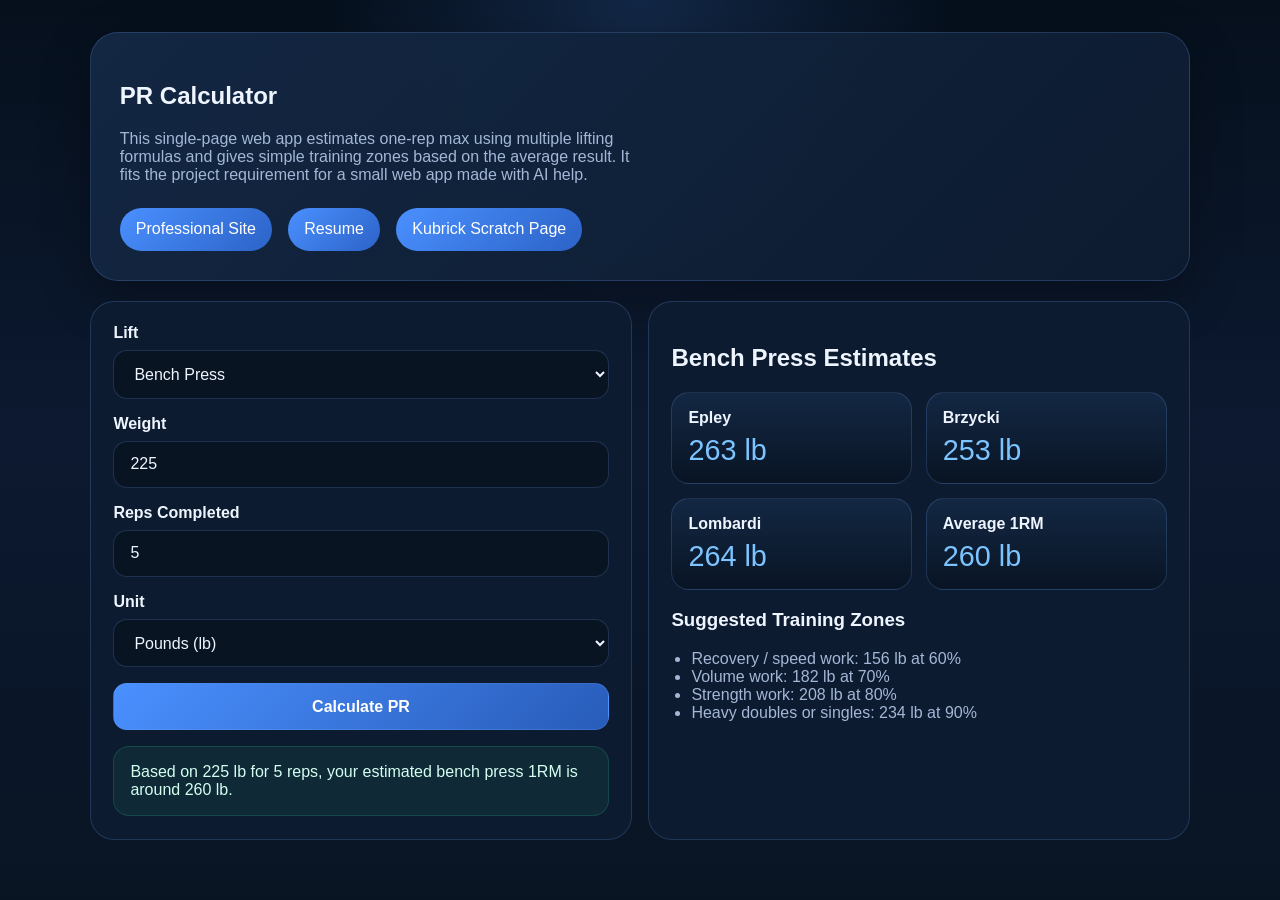
==== app.html @ 7d63fe35 "Add files via upload" ====
<!DOCTYPE html>
<html lang="en">
<head>
    <meta charset="UTF-8">
    <meta name="viewport" content="width=device-width, initial-scale=1.0">
    <title>Dan Hepworth | PR Calculator</title>
    <style>
        :root {
            --bg: #06101d;
            --panel: #0d1c30;
            --panel-2: #142844;
            --line: rgba(115, 172, 255, 0.2);
            --text: #eff5ff;
            --muted: #a4b7d6;
            --accent: #4a90ff;
            --accent-2: #7cc4ff;
            --success: #34d399;
        }

        * {
            box-sizing: border-box;
        }

        body {
            margin: 0;
            min-height: 100vh;
            font-family: Arial, sans-serif;
            color: var(--text);
            background:
                radial-gradient(circle at top, rgba(74, 144, 255, 0.18), transparent 28%),
                linear-gradient(180deg, #06101d, #0c1930 48%, #091423);
        }

        .app-shell {
            width: min(1100px, calc(100% - 2rem));
            margin: 0 auto;
            padding: 2rem 0 3rem;
        }

        .hero {
            margin-bottom: 1.25rem;
            padding: 1.8rem;
            border-radius: 28px;
            border: 1px solid var(--line);
            background: linear-gradient(135deg, rgba(20, 40, 68, 0.96), rgba(13, 28, 48, 0.96));
            box-shadow: 0 18px 50px rgba(0, 0, 0, 0.3);
        }

        .hero p {
            color: var(--muted);
            max-width: 60ch;
        }

        .hero-links a {
            display: inline-block;
            margin-right: 0.75rem;
            margin-top: 0.5rem;
            padding: 0.8rem 1rem;
            text-decoration: none;
            color: white;
            border-radius: 999px;
            background: linear-gradient(135deg, var(--accent), #2c63c7);
        }

        .grid {
            display: grid;
            grid-template-columns: 1fr 1fr;
            gap: 1rem;
        }

        .panel {
            padding: 1.4rem;
            border-radius: 24px;
            border: 1px solid var(--line);
            background: rgba(13, 28, 48, 0.95);
        }

        label {
            display: block;
            margin-bottom: 0.5rem;
            font-weight: bold;
        }

        input,
        select,
        button {
            width: 100%;
            padding: 0.85rem 1rem;
            border-radius: 14px;
            border: 1px solid var(--line);
            font-size: 1rem;
        }

        input,
        select {
            margin-bottom: 1rem;
            background: #091423;
            color: var(--text);
        }

        button {
            cursor: pointer;
            color: white;
            background: linear-gradient(135deg, var(--accent), #285cb9);
            font-weight: bold;
        }

        .results-grid {
            display: grid;
            grid-template-columns: repeat(2, minmax(0, 1fr));
            gap: 0.85rem;
            margin-top: 1rem;
        }

        .result-card {
            padding: 1rem;
            border-radius: 18px;
            background: linear-gradient(180deg, rgba(20, 40, 68, 0.96), rgba(9, 20, 35, 0.96));
            border: 1px solid var(--line);
        }

        .result-card strong,
        .lift-number {
            display: block;
        }

        .lift-number {
            margin-top: 0.45rem;
            font-size: 1.8rem;
            color: var(--accent-2);
        }

        .zones {
            margin-top: 1rem;
            padding-left: 20px;
            color: var(--muted);
        }

        .insight {
            margin-top: 1rem;
            padding: 1rem;
            border-radius: 16px;
            background: rgba(52, 211, 153, 0.08);
            border: 1px solid rgba(52, 211, 153, 0.18);
            color: #d3fff0;
        }

        @media (max-width: 820px) {
            .grid,
            .results-grid {
                grid-template-columns: 1fr;
            }
        }
    </style>
</head>
<body>
    <div class="app-shell">
        <section class="hero">
            <h1>PR Calculator</h1>
            <p>
                This single-page web app estimates one-rep max using multiple lifting formulas and gives simple training
                zones based on the average result. It fits the project requirement for a small web app made with AI help.
            </p>
            <div class="hero-links">
                <a href="index.html">Professional Site</a>
                <a href="resume.html">Resume</a>
                <a href="myweb.html">Kubrick Scratch Page</a>
            </div>
        </section>

        <section class="grid">
            <div class="panel">
                <label for="lift">Lift</label>
                <select id="lift">
                    <option value="Bench Press">Bench Press</option>
                    <option value="Squat">Squat</option>
                    <option value="Deadlift">Deadlift</option>
                    <option value="Overhead Press">Overhead Press</option>
                </select>

                <label for="weight">Weight</label>
                <input id="weight" type="number" min="1" value="225">

                <label for="reps">Reps Completed</label>
                <input id="reps" type="number" min="1" max="15" value="5">

                <label for="unit">Unit</label>
                <select id="unit">
                    <option value="lb">Pounds (lb)</option>
                    <option value="kg">Kilograms (kg)</option>
                </select>

                <button id="calculate">Calculate PR</button>
                <div class="insight" id="insight">
                    Enter a set you have actually completed and the calculator will estimate your one-rep max.
                </div>
            </div>

            <div class="panel">
                <h2 id="result-title">Estimated Numbers</h2>
                <div class="results-grid">
                    <div class="result-card">
                        <strong>Epley</strong>
                        <span class="lift-number" id="epley">0</span>
                    </div>
                    <div class="result-card">
                        <strong>Brzycki</strong>
                        <span class="lift-number" id="brzycki">0</span>
                    </div>
                    <div class="result-card">
                        <strong>Lombardi</strong>
                        <span class="lift-number" id="lombardi">0</span>
                    </div>
                    <div class="result-card">
                        <strong>Average 1RM</strong>
                        <span class="lift-number" id="average">0</span>
                    </div>
                </div>

                <h3>Suggested Training Zones</h3>
                <ul class="zones" id="zones"></ul>
            </div>
        </section>
    </div>

    <script>
        const liftInput = document.getElementById("lift");
        const weightInput = document.getElementById("weight");
        const repsInput = document.getElementById("reps");
        const unitInput = document.getElementById("unit");
        const insight = document.getElementById("insight");
        const zonesList = document.getElementById("zones");

        function round(value) {
            return Math.round(value);
        }

        function format(value, unit) {
            return `${round(value)} ${unit}`;
        }

        function renderZones(max, unit) {
            const zones = [
                `Recovery / speed work: ${format(max * 0.6, unit)} at 60%`,
                `Volume work: ${format(max * 0.7, unit)} at 70%`,
                `Strength work: ${format(max * 0.8, unit)} at 80%`,
                `Heavy doubles or singles: ${format(max * 0.9, unit)} at 90%`,
            ];

            zonesList.innerHTML = zones.map((zone) => `<li>${zone}</li>`).join("");
        }

        function calculate() {
            const lift = liftInput.value;
            const weight = Number(weightInput.value);
            const reps = Number(repsInput.value);
            const unit = unitInput.value;

            if (!weight || !reps || reps < 1) {
                insight.textContent = "Enter valid numbers for weight and reps.";
                return;
            }

            const epley = weight * (1 + reps / 30);
            const brzycki = weight * (36 / (37 - reps));
            const lombardi = weight * Math.pow(reps, 0.1);
            const average = (epley + brzycki + lombardi) / 3;

            document.getElementById("result-title").textContent = `${lift} Estimates`;
            document.getElementById("epley").textContent = format(epley, unit);
            document.getElementById("brzycki").textContent = format(brzycki, unit);
            document.getElementById("lombardi").textContent = format(lombardi, unit);
            document.getElementById("average").textContent = format(average, unit);

            renderZones(average, unit);
            insight.textContent = `Based on ${weight} ${unit} for ${reps} reps, your estimated ${lift.toLowerCase()} 1RM is around ${format(average, unit)}.`;
        }

        document.getElementById("calculate").addEventListener("click", calculate);
        calculate();
    </script>
</body>
</html>
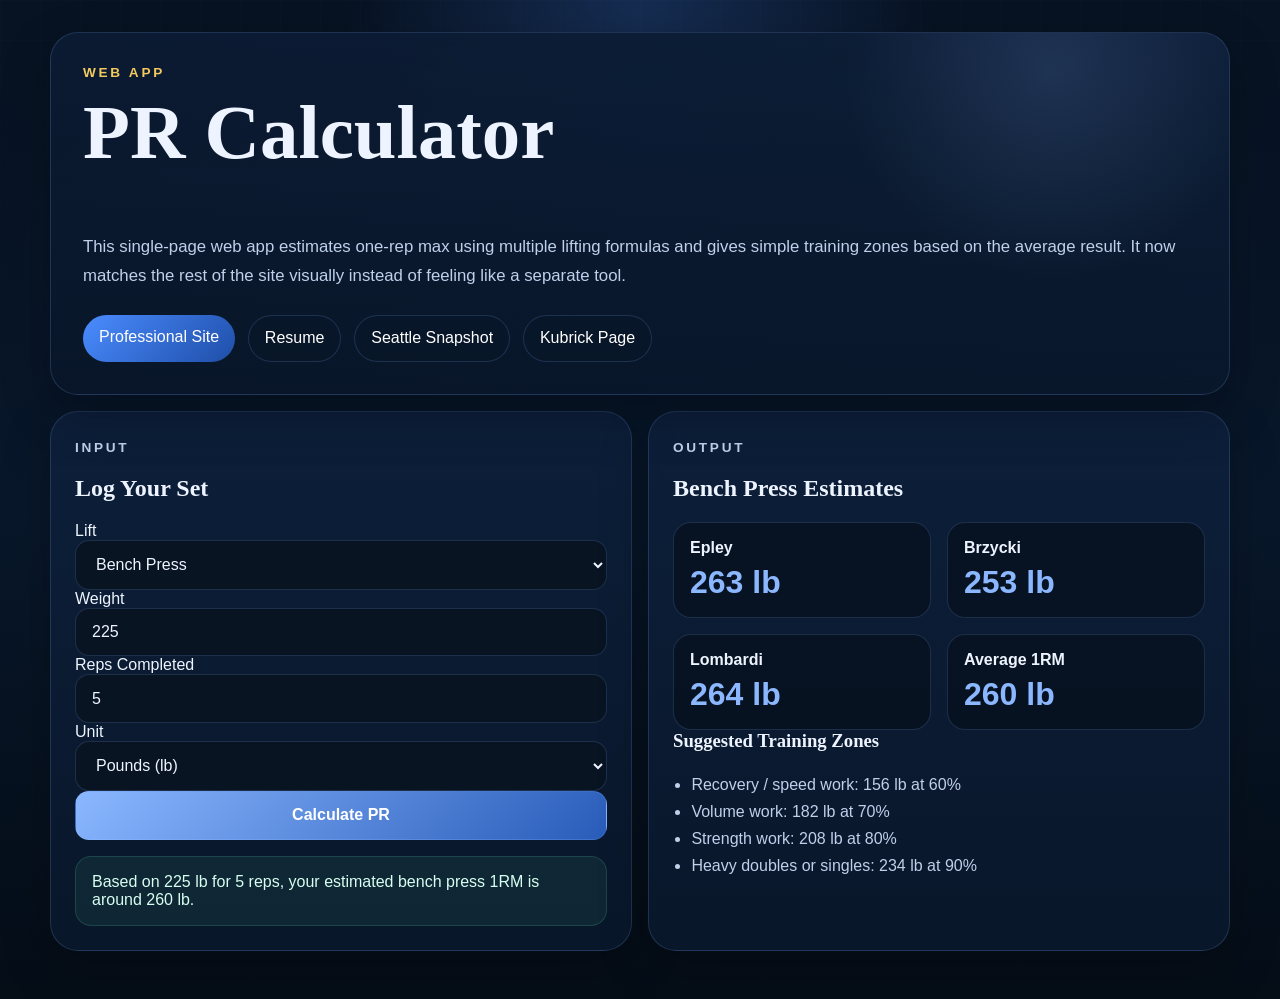
==== commit 43e35ae6: "Add files via upload" ====
--- a/app.html
+++ b/app.html
@@ -4,149 +4,76 @@
     <meta charset="UTF-8">
     <meta name="viewport" content="width=device-width, initial-scale=1.0">
     <title>Dan Hepworth | PR Calculator</title>
+    <link rel="stylesheet" href="site-theme.css">
     <style>
-        :root {
-            --bg: #06101d;
-            --panel: #0d1c30;
-            --panel-2: #142844;
-            --line: rgba(115, 172, 255, 0.2);
-            --text: #eff5ff;
-            --muted: #a4b7d6;
-            --accent: #4a90ff;
-            --accent-2: #7cc4ff;
-            --success: #34d399;
-        }
-
-        * {
-            box-sizing: border-box;
-        }
-
-        body {
-            margin: 0;
-            min-height: 100vh;
-            font-family: Arial, sans-serif;
-            color: var(--text);
+        .app-hero {
+            position: relative;
+            overflow: hidden;
+        }
+
+        .app-hero::before {
+            content: "";
+            position: absolute;
+            inset: 0;
             background:
-                radial-gradient(circle at top, rgba(74, 144, 255, 0.18), transparent 28%),
-                linear-gradient(180deg, #06101d, #0c1930 48%, #091423);
-        }
-
-        .app-shell {
-            width: min(1100px, calc(100% - 2rem));
-            margin: 0 auto;
-            padding: 2rem 0 3rem;
-        }
-
-        .hero {
-            margin-bottom: 1.25rem;
-            padding: 1.8rem;
-            border-radius: 28px;
-            border: 1px solid var(--line);
-            background: linear-gradient(135deg, rgba(20, 40, 68, 0.96), rgba(13, 28, 48, 0.96));
-            box-shadow: 0 18px 50px rgba(0, 0, 0, 0.3);
-        }
-
-        .hero p {
-            color: var(--muted);
-            max-width: 60ch;
-        }
-
-        .hero-links a {
-            display: inline-block;
-            margin-right: 0.75rem;
-            margin-top: 0.5rem;
-            padding: 0.8rem 1rem;
-            text-decoration: none;
-            color: white;
-            border-radius: 999px;
-            background: linear-gradient(135deg, var(--accent), #2c63c7);
-        }
-
-        .grid {
-            display: grid;
-            grid-template-columns: 1fr 1fr;
-            gap: 1rem;
-        }
-
-        .panel {
-            padding: 1.4rem;
-            border-radius: 24px;
-            border: 1px solid var(--line);
-            background: rgba(13, 28, 48, 0.95);
-        }
-
-        label {
-            display: block;
-            margin-bottom: 0.5rem;
-            font-weight: bold;
-        }
-
-        input,
-        select,
-        button {
-            width: 100%;
-            padding: 0.85rem 1rem;
-            border-radius: 14px;
-            border: 1px solid var(--line);
-            font-size: 1rem;
-        }
-
-        input,
-        select {
-            margin-bottom: 1rem;
-            background: #091423;
-            color: var(--text);
-        }
-
-        button {
-            cursor: pointer;
-            color: white;
-            background: linear-gradient(135deg, var(--accent), #285cb9);
-            font-weight: bold;
-        }
-
+                radial-gradient(circle at 85% 10%, rgba(139, 183, 255, 0.15), transparent 20%),
+                linear-gradient(135deg, rgba(6, 16, 29, 0.25), rgba(6, 16, 29, 0.05));
+            pointer-events: none;
+        }
+
+        .app-hero > * {
+            position: relative;
+            z-index: 1;
+        }
+
+        .calculator-grid,
         .results-grid {
             display: grid;
+            gap: 1rem;
+        }
+
+        .calculator-grid {
+            grid-template-columns: 1fr 1fr;
+            margin-top: 1rem;
+        }
+
+        .results-grid {
             grid-template-columns: repeat(2, minmax(0, 1fr));
-            gap: 0.85rem;
             margin-top: 1rem;
         }
 
         .result-card {
             padding: 1rem;
             border-radius: 18px;
-            background: linear-gradient(180deg, rgba(20, 40, 68, 0.96), rgba(9, 20, 35, 0.96));
             border: 1px solid var(--line);
-        }
-
-        .result-card strong,
+            background: rgba(6, 16, 29, 0.72);
+        }
+
         .lift-number {
             display: block;
-        }
-
-        .lift-number {
             margin-top: 0.45rem;
-            font-size: 1.8rem;
-            color: var(--accent-2);
-        }
-
-        .zones {
-            margin-top: 1rem;
-            padding-left: 20px;
-            color: var(--muted);
+            font-size: 2rem;
+            font-weight: 700;
+            color: var(--accent);
         }
 
         .insight {
             margin-top: 1rem;
             padding: 1rem;
             border-radius: 16px;
-            background: rgba(52, 211, 153, 0.08);
-            border: 1px solid rgba(52, 211, 153, 0.18);
-            color: #d3fff0;
-        }
-
-        @media (max-width: 820px) {
-            .grid,
+            background: rgba(87, 213, 167, 0.08);
+            border: 1px solid rgba(87, 213, 167, 0.18);
+            color: #d7fff1;
+        }
+
+        .zones {
+            margin-top: 1rem;
+            padding-left: 1.15rem;
+            color: var(--muted);
+        }
+
+        @media (max-width: 900px) {
+            .calculator-grid,
             .results-grid {
                 grid-template-columns: 1fr;
             }
@@ -154,24 +81,28 @@
     </style>
 </head>
 <body>
-    <div class="app-shell">
-        <section class="hero">
-            <h1>PR Calculator</h1>
-            <p>
+    <div class="shell">
+        <section class="hero-panel app-hero">
+            <p class="eyebrow">Web App</p>
+            <h1 class="page-title">PR Calculator</h1>
+            <p class="subtitle">
                 This single-page web app estimates one-rep max using multiple lifting formulas and gives simple training
-                zones based on the average result. It fits the project requirement for a small web app made with AI help.
+                zones based on the average result. It now matches the rest of the site visually instead of feeling like a separate tool.
             </p>
-            <div class="hero-links">
-                <a href="index.html">Professional Site</a>
-                <a href="resume.html">Resume</a>
-                <a href="myweb.html">Kubrick Scratch Page</a>
+            <div class="action-row">
+                <a class="button-link" href="index.html">Professional Site</a>
+                <a class="button-link subtle" href="resume.html">Resume</a>
+                <a class="button-link subtle" href="seattle.html">Seattle Snapshot</a>
+                <a class="button-link subtle" href="myweb.html">Kubrick Page</a>
             </div>
         </section>
 
-        <section class="grid">
-            <div class="panel">
+        <section class="calculator-grid">
+            <div class="content-panel">
+                <p class="eyebrow">Input</p>
+                <h2>Log Your Set</h2>
                 <label for="lift">Lift</label>
-                <select id="lift">
+                <select class="form-control" id="lift">
                     <option value="Bench Press">Bench Press</option>
                     <option value="Squat">Squat</option>
                     <option value="Deadlift">Deadlift</option>
@@ -179,24 +110,25 @@
                 </select>
 
                 <label for="weight">Weight</label>
-                <input id="weight" type="number" min="1" value="225">
+                <input class="form-control" id="weight" type="number" min="1" value="225">
 
                 <label for="reps">Reps Completed</label>
-                <input id="reps" type="number" min="1" max="15" value="5">
+                <input class="form-control" id="reps" type="number" min="1" max="15" value="5">
 
                 <label for="unit">Unit</label>
-                <select id="unit">
+                <select class="form-control" id="unit">
                     <option value="lb">Pounds (lb)</option>
                     <option value="kg">Kilograms (kg)</option>
                 </select>
 
-                <button id="calculate">Calculate PR</button>
+                <button class="form-button" id="calculate">Calculate PR</button>
                 <div class="insight" id="insight">
                     Enter a set you have actually completed and the calculator will estimate your one-rep max.
                 </div>
             </div>
 
-            <div class="panel">
+            <div class="content-panel">
+                <p class="eyebrow">Output</p>
                 <h2 id="result-title">Estimated Numbers</h2>
                 <div class="results-grid">
                     <div class="result-card">
--- a/site-theme.css
+++ b/site-theme.css
@@ -0,0 +1,242 @@
+:root {
+    --bg: #071222;
+    --bg-deep: #050d17;
+    --panel: rgba(10, 24, 44, 0.9);
+    --panel-strong: rgba(13, 31, 58, 0.96);
+    --line: rgba(129, 170, 255, 0.18);
+    --text: #eef4ff;
+    --muted: #bfd0ea;
+    --accent: #8bb7ff;
+    --accent-2: #4a8cff;
+    --gold: #f4c95d;
+    --success: #57d5a7;
+    --shadow: 0 18px 48px rgba(0, 0, 0, 0.26);
+}
+
+* {
+    box-sizing: border-box;
+}
+
+html {
+    scroll-behavior: smooth;
+}
+
+body {
+    margin: 0;
+    color: var(--text);
+    font-family: "Segoe UI", Arial, sans-serif;
+    background:
+        radial-gradient(circle at top, rgba(74, 140, 255, 0.22), transparent 25%),
+        linear-gradient(180deg, var(--bg), #08172a 52%, var(--bg-deep));
+}
+
+body::before {
+    content: "";
+    position: fixed;
+    inset: 0;
+    pointer-events: none;
+    background:
+        linear-gradient(rgba(255, 255, 255, 0.03) 1px, transparent 1px),
+        linear-gradient(90deg, rgba(255, 255, 255, 0.03) 1px, transparent 1px);
+    background-size: 40px 40px;
+    mask-image: linear-gradient(to bottom, rgba(0, 0, 0, 0.35), transparent 75%);
+}
+
+h1,
+h2,
+h3 {
+    margin-top: 0;
+    font-family: Georgia, "Times New Roman", serif;
+    color: var(--text);
+}
+
+p,
+li,
+label,
+input,
+select,
+button {
+    font-family: "Segoe UI", Arial, sans-serif;
+}
+
+a {
+    color: var(--accent);
+}
+
+a:hover {
+    color: white;
+}
+
+.shell {
+    width: min(1180px, calc(100% - 2rem));
+    margin: 0 auto;
+    padding: 2rem 0 3rem;
+}
+
+.hero-panel,
+.content-panel,
+.stat-panel {
+    border: 1px solid var(--line);
+    border-radius: 28px;
+    background: linear-gradient(180deg, var(--panel-strong), var(--panel));
+    box-shadow: var(--shadow);
+}
+
+.hero-panel {
+    padding: 2rem;
+}
+
+.content-panel {
+    padding: 1.5rem;
+}
+
+.eyebrow {
+    margin: 0 0 1rem;
+    text-transform: uppercase;
+    letter-spacing: 0.2em;
+    color: var(--gold);
+    font-size: 0.85rem;
+    font-weight: 700;
+}
+
+.page-title {
+    font-size: clamp(2.8rem, 6vw, 5rem);
+    line-height: 0.96;
+}
+
+.subtitle {
+    color: var(--muted);
+    font-size: 1.05rem;
+    line-height: 1.7;
+}
+
+.action-row {
+    display: flex;
+    flex-wrap: wrap;
+    gap: 0.8rem;
+    margin-top: 1.5rem;
+}
+
+.button-link {
+    display: inline-block;
+    padding: 0.85rem 1rem;
+    text-decoration: none;
+    color: white;
+    border-radius: 999px;
+    background: linear-gradient(135deg, var(--accent-2), #1f4ea8);
+}
+
+.button-link.subtle {
+    background: rgba(8, 23, 42, 0.88);
+    border: 1px solid var(--line);
+}
+
+.grid-2,
+.grid-3 {
+    display: grid;
+    gap: 1rem;
+}
+
+.grid-2 {
+    grid-template-columns: repeat(2, minmax(0, 1fr));
+}
+
+.grid-3 {
+    grid-template-columns: repeat(3, minmax(0, 1fr));
+}
+
+.info-card {
+    padding: 1.35rem;
+    border: 1px solid var(--line);
+    border-radius: 22px;
+    background: rgba(6, 16, 29, 0.62);
+}
+
+.info-card p,
+.content-panel p,
+.content-panel li {
+    color: var(--muted);
+    line-height: 1.7;
+}
+
+.metric {
+    display: block;
+    font-size: 2rem;
+    font-weight: 700;
+    color: var(--accent);
+}
+
+.tag-row {
+    display: flex;
+    flex-wrap: wrap;
+    gap: 0.8rem;
+}
+
+.tag {
+    display: inline-flex;
+    align-items: center;
+    justify-content: center;
+    padding: 0.9rem 1rem;
+    border-radius: 999px;
+    border: 1px solid var(--line);
+    background: rgba(6, 16, 29, 0.72);
+    color: var(--text);
+    font-weight: 700;
+}
+
+.monogram {
+    width: 130px;
+    height: 130px;
+    border-radius: 50%;
+    display: grid;
+    place-items: center;
+    font-size: 2.5rem;
+    font-weight: 700;
+    color: white;
+    background: linear-gradient(135deg, var(--accent), var(--accent-2));
+    box-shadow: 0 18px 40px rgba(103, 165, 255, 0.32);
+}
+
+.video-frame {
+    position: relative;
+    padding-bottom: 56.25%;
+    height: 0;
+    overflow: hidden;
+    border-radius: 18px;
+}
+
+.video-frame iframe {
+    position: absolute;
+    inset: 0;
+    width: 100%;
+    height: 100%;
+    border: 0;
+}
+
+.form-control,
+.form-button {
+    width: 100%;
+    padding: 0.9rem 1rem;
+    border-radius: 14px;
+    border: 1px solid var(--line);
+    font-size: 1rem;
+}
+
+.form-control {
+    background: #091423;
+    color: var(--text);
+}
+
+.form-button {
+    cursor: pointer;
+    color: white;
+    background: linear-gradient(135deg, var(--accent), #285cb9);
+    font-weight: 700;
+}
+
+@media (max-width: 900px) {
+    .grid-2,
+    .grid-3 {
+        grid-template-columns: 1fr;
+    }
+}
